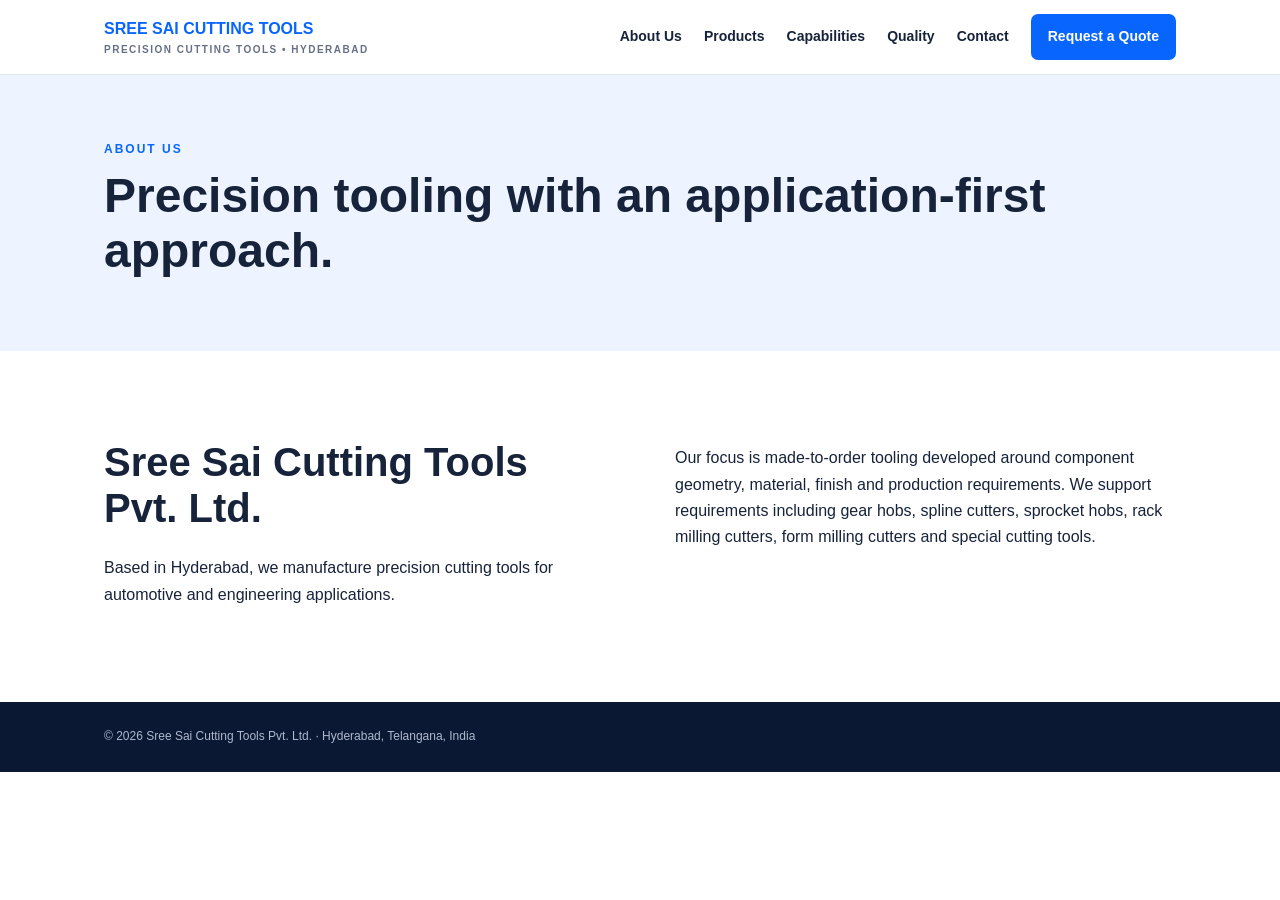
==== about.html @ 7b878a3e "Add files via upload" ====
<!doctype html><html><head><meta charset="utf-8"><meta name="viewport" content="width=device-width,initial-scale=1"><title>About Us | Sree Sai Cutting Tools</title><link rel="stylesheet" href="styles.css"></head><body><header><div class="wrap nav"><a class="brand" href="index.html">SREE SAI CUTTING TOOLS<small>PRECISION CUTTING TOOLS • HYDERABAD</small></a><nav><a href="about.html">About Us</a><a href="products.html">Products</a><a href="capabilities.html">Capabilities</a><a href="quality.html">Quality</a><a href="contact.html">Contact</a><a class="cta" href="quote.html">Request a Quote</a></nav></div></header><section class="pagehero"><div class="wrap"><div class="eyebrow">ABOUT US</div><h1>Precision tooling with an application-first approach.</h1></div></section><section class="section"><div class="wrap two"><div><h2>Sree Sai Cutting Tools Pvt. Ltd.</h2><p>Based in Hyderabad, we manufacture precision cutting tools for automotive and engineering applications.</p></div><div><p>Our focus is made-to-order tooling developed around component geometry, material, finish and production requirements. We support requirements including gear hobs, spline cutters, sprocket hobs, rack milling cutters, form milling cutters and special cutting tools.</p></div></div></section><footer><div class="wrap">© 2026 Sree Sai Cutting Tools Pvt. Ltd. · Hyderabad, Telangana, India</div></footer></body></html>
---- styles.css ----
*{box-sizing:border-box}body{margin:0;font:16px Arial,sans-serif;color:#17233a;line-height:1.65}a{color:inherit}.wrap{max-width:1120px;margin:auto;padding:0 24px}header{background:#fff;border-bottom:1px solid #e1e6ee;position:sticky;top:0;z-index:20}.nav{height:74px;display:flex;align-items:center;justify-content:space-between}.brand{font-weight:800;color:#0866ff;text-decoration:none}.brand small{display:block;color:#667085;font-size:10px;letter-spacing:1.5px}nav{display:flex;gap:22px;align-items:center}nav a{text-decoration:none;font-size:14px;font-weight:700}.cta,.btn{background:#0866ff;color:#fff!important;padding:11px 17px;border-radius:7px;text-decoration:none;display:inline-block;font-weight:700}.hero{background:linear-gradient(135deg,#f6f9ff,#e8f0ff);padding:100px 0}.hero h1{font-size:60px;line-height:1.05;margin:12px 0 22px;color:#10234a}.hero h1 span{color:#0866ff}.hero p{max-width:700px;font-size:19px;color:#53627a}.eyebrow{color:#0866ff;font-size:12px;letter-spacing:2px;font-weight:800}.section{padding:78px 0}.grey{background:#f7f9fc}h1,h2,h3{line-height:1.15}h2{font-size:40px;margin:10px 0 24px}.grid{display:grid;grid-template-columns:repeat(3,1fr);gap:18px}.card{background:#fff;border:1px solid #e2e7ef;border-radius:12px;padding:26px;box-shadow:0 8px 28px #16284a0b}.card h3{color:#10234a}.stats{background:#0866ff;color:#fff}.stats .wrap{display:grid;grid-template-columns:repeat(4,1fr)}.stat{padding:22px}.stat b,.stat small{display:block}.stat b{font-size:22px}.two{display:grid;grid-template-columns:1fr 1fr;gap:70px}.dark{background:#10234a;color:#fff}.contactbox{background:#fff;border:1px solid #e2e7ef;padding:26px;border-radius:12px}footer{background:#0b1833;color:#aeb9ce;padding:25px 0;font-size:12px}.pagehero{background:#edf4ff;padding:65px 0}.pagehero h1{font-size:48px;margin:8px 0}.list{display:grid;gap:12px}.list div{border-left:4px solid #0866ff;padding:12px 18px;background:#f7f9fc}@media(max-width:800px){nav a:not(.cta){display:none}.hero h1{font-size:43px}.grid,.two,.stats .wrap{grid-template-columns:1fr}.section{padding:55px 0}}
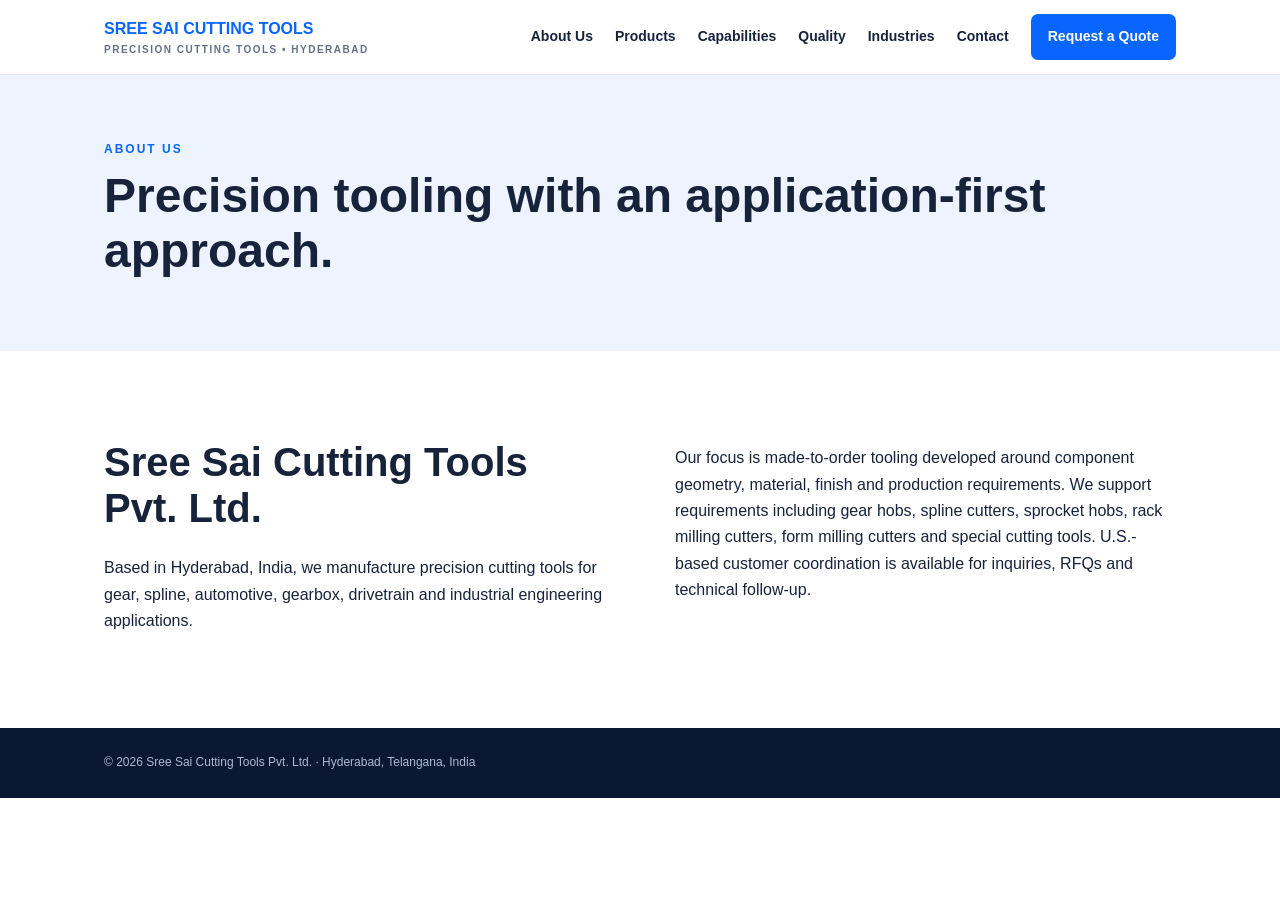
==== commit 98f5d436: "Updated version" ====
--- a/about.html
+++ b/about.html
@@ -1 +1,47 @@
-<!doctype html><html><head><meta charset="utf-8"><meta name="viewport" content="width=device-width,initial-scale=1"><title>About Us | Sree Sai Cutting Tools</title><link rel="stylesheet" href="styles.css"></head><body><header><div class="wrap nav"><a class="brand" href="index.html">SREE SAI CUTTING TOOLS<small>PRECISION CUTTING TOOLS • HYDERABAD</small></a><nav><a href="about.html">About Us</a><a href="products.html">Products</a><a href="capabilities.html">Capabilities</a><a href="quality.html">Quality</a><a href="contact.html">Contact</a><a class="cta" href="quote.html">Request a Quote</a></nav></div></header><section class="pagehero"><div class="wrap"><div class="eyebrow">ABOUT US</div><h1>Precision tooling with an application-first approach.</h1></div></section><section class="section"><div class="wrap two"><div><h2>Sree Sai Cutting Tools Pvt. Ltd.</h2><p>Based in Hyderabad, we manufacture precision cutting tools for automotive and engineering applications.</p></div><div><p>Our focus is made-to-order tooling developed around component geometry, material, finish and production requirements. We support requirements including gear hobs, spline cutters, sprocket hobs, rack milling cutters, form milling cutters and special cutting tools.</p></div></div></section><footer><div class="wrap">© 2026 Sree Sai Cutting Tools Pvt. Ltd. · Hyderabad, Telangana, India</div></footer></body></html>+<!doctype html>
+<html>
+
+<head>
+    <meta charset="utf-8">
+    <meta name="viewport" content="width=device-width,initial-scale=1">
+    <title>About Us | Sree Sai Cutting Tools</title>
+    <link rel="stylesheet" href="styles.css">
+</head>
+
+<body>
+    <header>
+        <div class="wrap nav"><a class="brand" href="index.html">SREE SAI CUTTING TOOLS<small>PRECISION CUTTING TOOLS •
+                    HYDERABAD</small></a>
+            <nav><a href="about.html">About Us</a><a href="products.html">Products</a><a
+                    href="capabilities.html">Capabilities</a><a href="quality.html">Quality</a><a
+                    href="industries.html">Industries</a><a href="contact.html">Contact</a><a class="cta"
+                    href="quote.html">Request a Quote</a></nav>
+        </div>
+    </header>
+    <section class="pagehero">
+        <div class="wrap">
+            <div class="eyebrow">ABOUT US</div>
+            <h1>Precision tooling with an application-first approach.</h1>
+        </div>
+    </section>
+    <section class="section">
+        <div class="wrap two">
+            <div>
+                <h2>Sree Sai Cutting Tools Pvt. Ltd.</h2>
+                <p>Based in Hyderabad, India, we manufacture precision cutting tools for gear, spline, automotive,
+                    gearbox, drivetrain and industrial engineering applications.</p>
+            </div>
+            <div>
+                <p>Our focus is made-to-order tooling developed around component geometry, material, finish and
+                    production requirements. We support requirements including gear hobs, spline cutters, sprocket hobs,
+                    rack milling cutters, form milling cutters and special cutting tools. U.S.-based customer
+                    coordination is available for inquiries, RFQs and technical follow-up.</p>
+            </div>
+        </div>
+    </section>
+    <footer>
+        <div class="wrap">© 2026 Sree Sai Cutting Tools Pvt. Ltd. · Hyderabad, Telangana, India</div>
+    </footer>
+</body>
+
+</html>
--- a/styles.css
+++ b/styles.css
@@ -1 +1,208 @@
-*{box-sizing:border-box}body{margin:0;font:16px Arial,sans-serif;color:#17233a;line-height:1.65}a{color:inherit}.wrap{max-width:1120px;margin:auto;padding:0 24px}header{background:#fff;border-bottom:1px solid #e1e6ee;position:sticky;top:0;z-index:20}.nav{height:74px;display:flex;align-items:center;justify-content:space-between}.brand{font-weight:800;color:#0866ff;text-decoration:none}.brand small{display:block;color:#667085;font-size:10px;letter-spacing:1.5px}nav{display:flex;gap:22px;align-items:center}nav a{text-decoration:none;font-size:14px;font-weight:700}.cta,.btn{background:#0866ff;color:#fff!important;padding:11px 17px;border-radius:7px;text-decoration:none;display:inline-block;font-weight:700}.hero{background:linear-gradient(135deg,#f6f9ff,#e8f0ff);padding:100px 0}.hero h1{font-size:60px;line-height:1.05;margin:12px 0 22px;color:#10234a}.hero h1 span{color:#0866ff}.hero p{max-width:700px;font-size:19px;color:#53627a}.eyebrow{color:#0866ff;font-size:12px;letter-spacing:2px;font-weight:800}.section{padding:78px 0}.grey{background:#f7f9fc}h1,h2,h3{line-height:1.15}h2{font-size:40px;margin:10px 0 24px}.grid{display:grid;grid-template-columns:repeat(3,1fr);gap:18px}.card{background:#fff;border:1px solid #e2e7ef;border-radius:12px;padding:26px;box-shadow:0 8px 28px #16284a0b}.card h3{color:#10234a}.stats{background:#0866ff;color:#fff}.stats .wrap{display:grid;grid-template-columns:repeat(4,1fr)}.stat{padding:22px}.stat b,.stat small{display:block}.stat b{font-size:22px}.two{display:grid;grid-template-columns:1fr 1fr;gap:70px}.dark{background:#10234a;color:#fff}.contactbox{background:#fff;border:1px solid #e2e7ef;padding:26px;border-radius:12px}footer{background:#0b1833;color:#aeb9ce;padding:25px 0;font-size:12px}.pagehero{background:#edf4ff;padding:65px 0}.pagehero h1{font-size:48px;margin:8px 0}.list{display:grid;gap:12px}.list div{border-left:4px solid #0866ff;padding:12px 18px;background:#f7f9fc}@media(max-width:800px){nav a:not(.cta){display:none}.hero h1{font-size:43px}.grid,.two,.stats .wrap{grid-template-columns:1fr}.section{padding:55px 0}}+* {
+  box-sizing: border-box;
+}
+body {
+  margin: 0;
+  font:
+    16px Arial,
+    sans-serif;
+  color: #17233a;
+  line-height: 1.65;
+}
+a {
+  color: inherit;
+}
+.wrap {
+  max-width: 1120px;
+  margin: auto;
+  padding: 0 24px;
+}
+header {
+  background: #fff;
+  border-bottom: 1px solid #e1e6ee;
+  position: sticky;
+  top: 0;
+  z-index: 20;
+}
+.nav {
+  height: 74px;
+  display: flex;
+  align-items: center;
+  justify-content: space-between;
+}
+.brand {
+  font-weight: 800;
+  color: #0866ff;
+  text-decoration: none;
+}
+.brand small {
+  display: block;
+  color: #667085;
+  font-size: 10px;
+  letter-spacing: 1.5px;
+}
+nav {
+  display: flex;
+  gap: 22px;
+  align-items: center;
+}
+nav a {
+  text-decoration: none;
+  font-size: 14px;
+  font-weight: 700;
+}
+.cta,
+.btn {
+  background: #0866ff;
+  color: #fff !important;
+  padding: 11px 17px;
+  border-radius: 7px;
+  text-decoration: none;
+  display: inline-block;
+  font-weight: 700;
+}
+.hero {
+  background: linear-gradient(135deg, #f6f9ff, #e8f0ff);
+  padding: 100px 0;
+}
+.hero h1 {
+  font-size: 60px;
+  line-height: 1.05;
+  margin: 12px 0 22px;
+  color: #10234a;
+}
+.hero h1 span {
+  color: #0866ff;
+}
+.hero p {
+  max-width: 700px;
+  font-size: 19px;
+  color: #53627a;
+}
+.eyebrow {
+  color: #0866ff;
+  font-size: 12px;
+  letter-spacing: 2px;
+  font-weight: 800;
+}
+.section {
+  padding: 78px 0;
+}
+.grey {
+  background: #f7f9fc;
+}
+h1,
+h2,
+h3 {
+  line-height: 1.15;
+}
+h2 {
+  font-size: 40px;
+  margin: 10px 0 24px;
+}
+.grid {
+  display: grid;
+  grid-template-columns: repeat(3, 1fr);
+  gap: 18px;
+}
+.card {
+  background: #fff;
+  border: 1px solid #e2e7ef;
+  border-radius: 12px;
+  padding: 26px;
+  box-shadow: 0 8px 28px #16284a0b;
+}
+.card h3 {
+  color: #10234a;
+}
+.stats {
+  background: #0866ff;
+  color: #fff;
+}
+.stats .wrap {
+  display: grid;
+  grid-template-columns: repeat(4, 1fr);
+}
+.stat {
+  padding: 22px;
+}
+.stat b,
+.stat small {
+  display: block;
+}
+.stat b {
+  font-size: 22px;
+}
+.two {
+  display: grid;
+  grid-template-columns: 1fr 1fr;
+  gap: 70px;
+}
+.dark {
+  background: #10234a;
+  color: #fff;
+}
+.contactbox {
+  background: #fff;
+  border: 1px solid #e2e7ef;
+  padding: 26px;
+  border-radius: 12px;
+}
+footer {
+  background: #0b1833;
+  color: #aeb9ce;
+  padding: 25px 0;
+  font-size: 12px;
+}
+.pagehero {
+  background: #edf4ff;
+  padding: 65px 0;
+}
+.pagehero h1 {
+  font-size: 48px;
+  margin: 8px 0;
+}
+.list {
+  display: grid;
+  gap: 12px;
+}
+.list div {
+  border-left: 4px solid #0866ff;
+  padding: 12px 18px;
+  background: #f7f9fc;
+}
+@media (max-width: 800px) {
+  nav a:not(.cta) {
+    display: none;
+  }
+  .hero h1 {
+    font-size: 43px;
+  }
+  .grid,
+  .two,
+  .stats .wrap {
+    grid-template-columns: 1fr;
+  }
+  .section {
+    padding: 55px 0;
+  }
+}
+.lead {
+  font-size: 20px;
+  line-height: 1.6;
+  max-width: 900px;
+  margin: 0 0 28px;
+}
+.callout {
+  margin-top: 36px;
+  padding: 30px;
+  border: 1px solid #dfe7f5;
+  border-radius: 14px;
+  background: #f6f9ff;
+}
+.callout h2 {
+  margin-top: 0;
+}
+.callout .btn {
+  margin-top: 8px;
+}
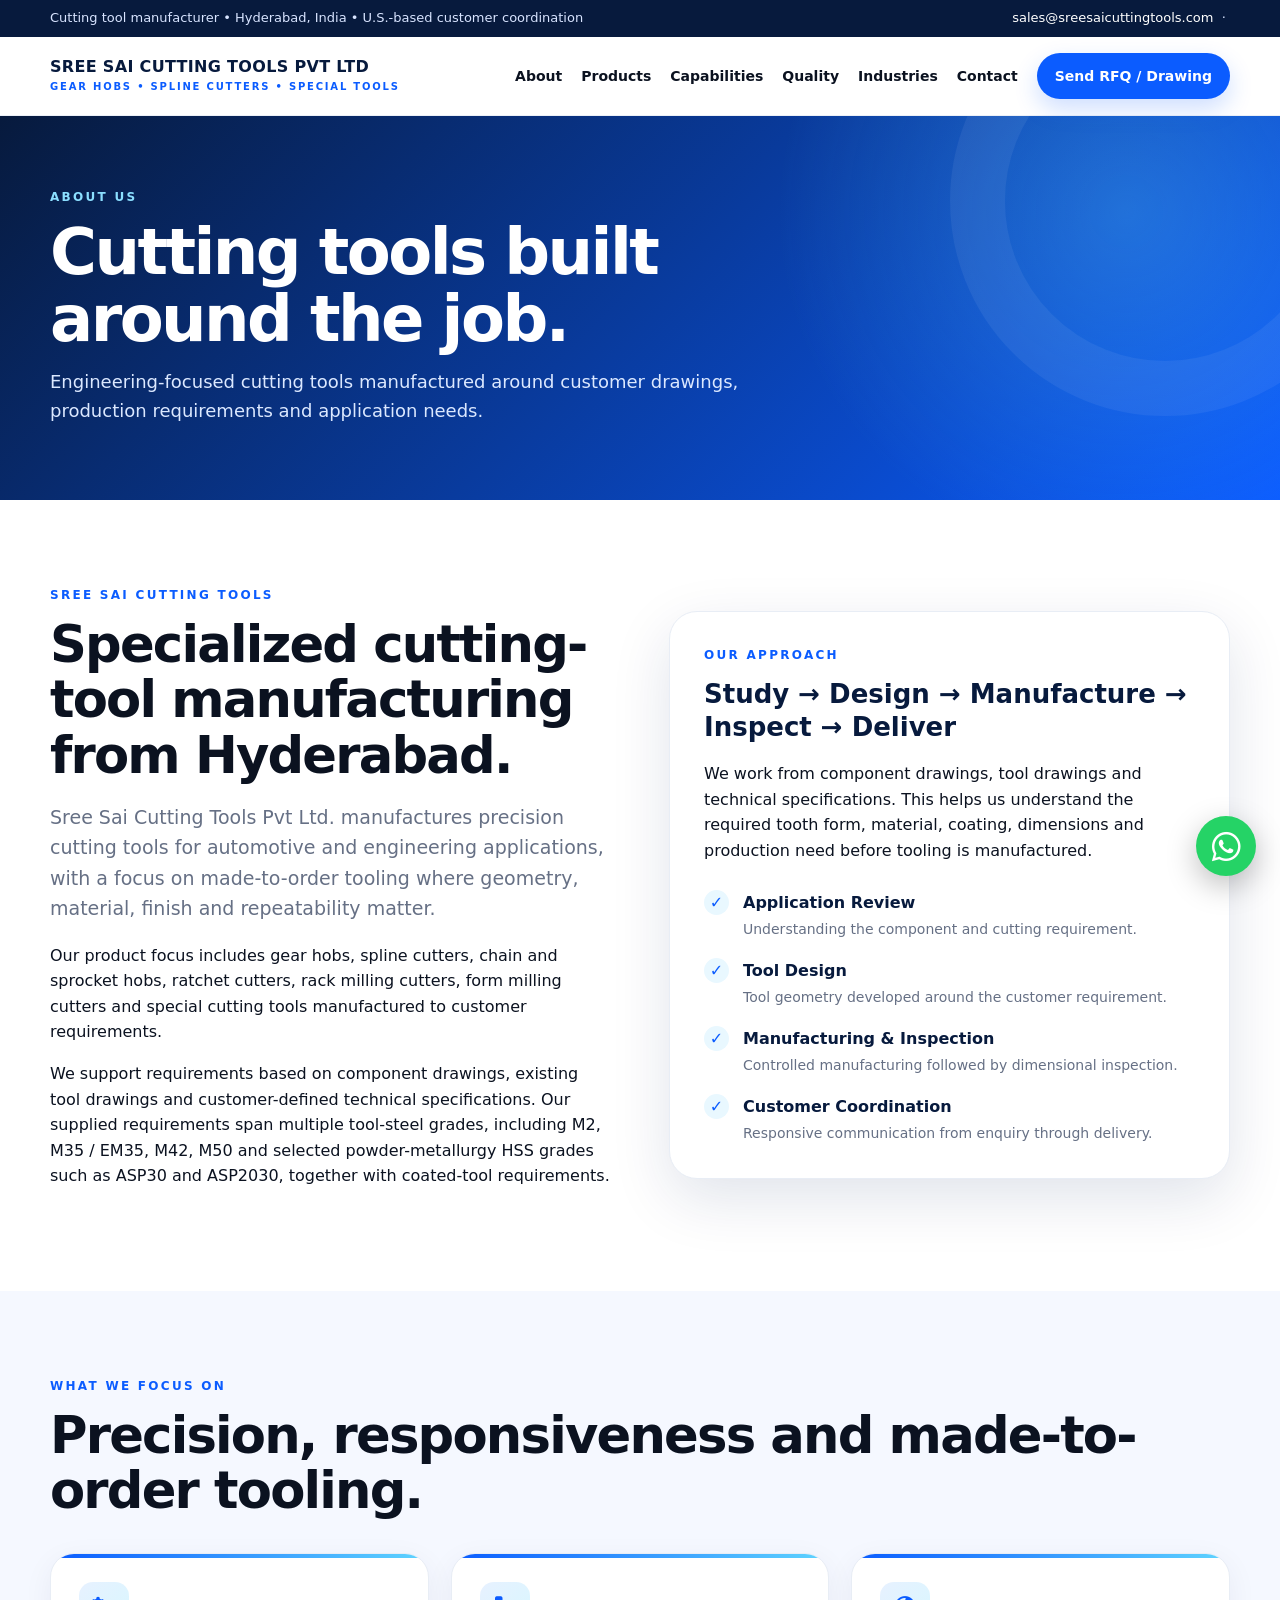
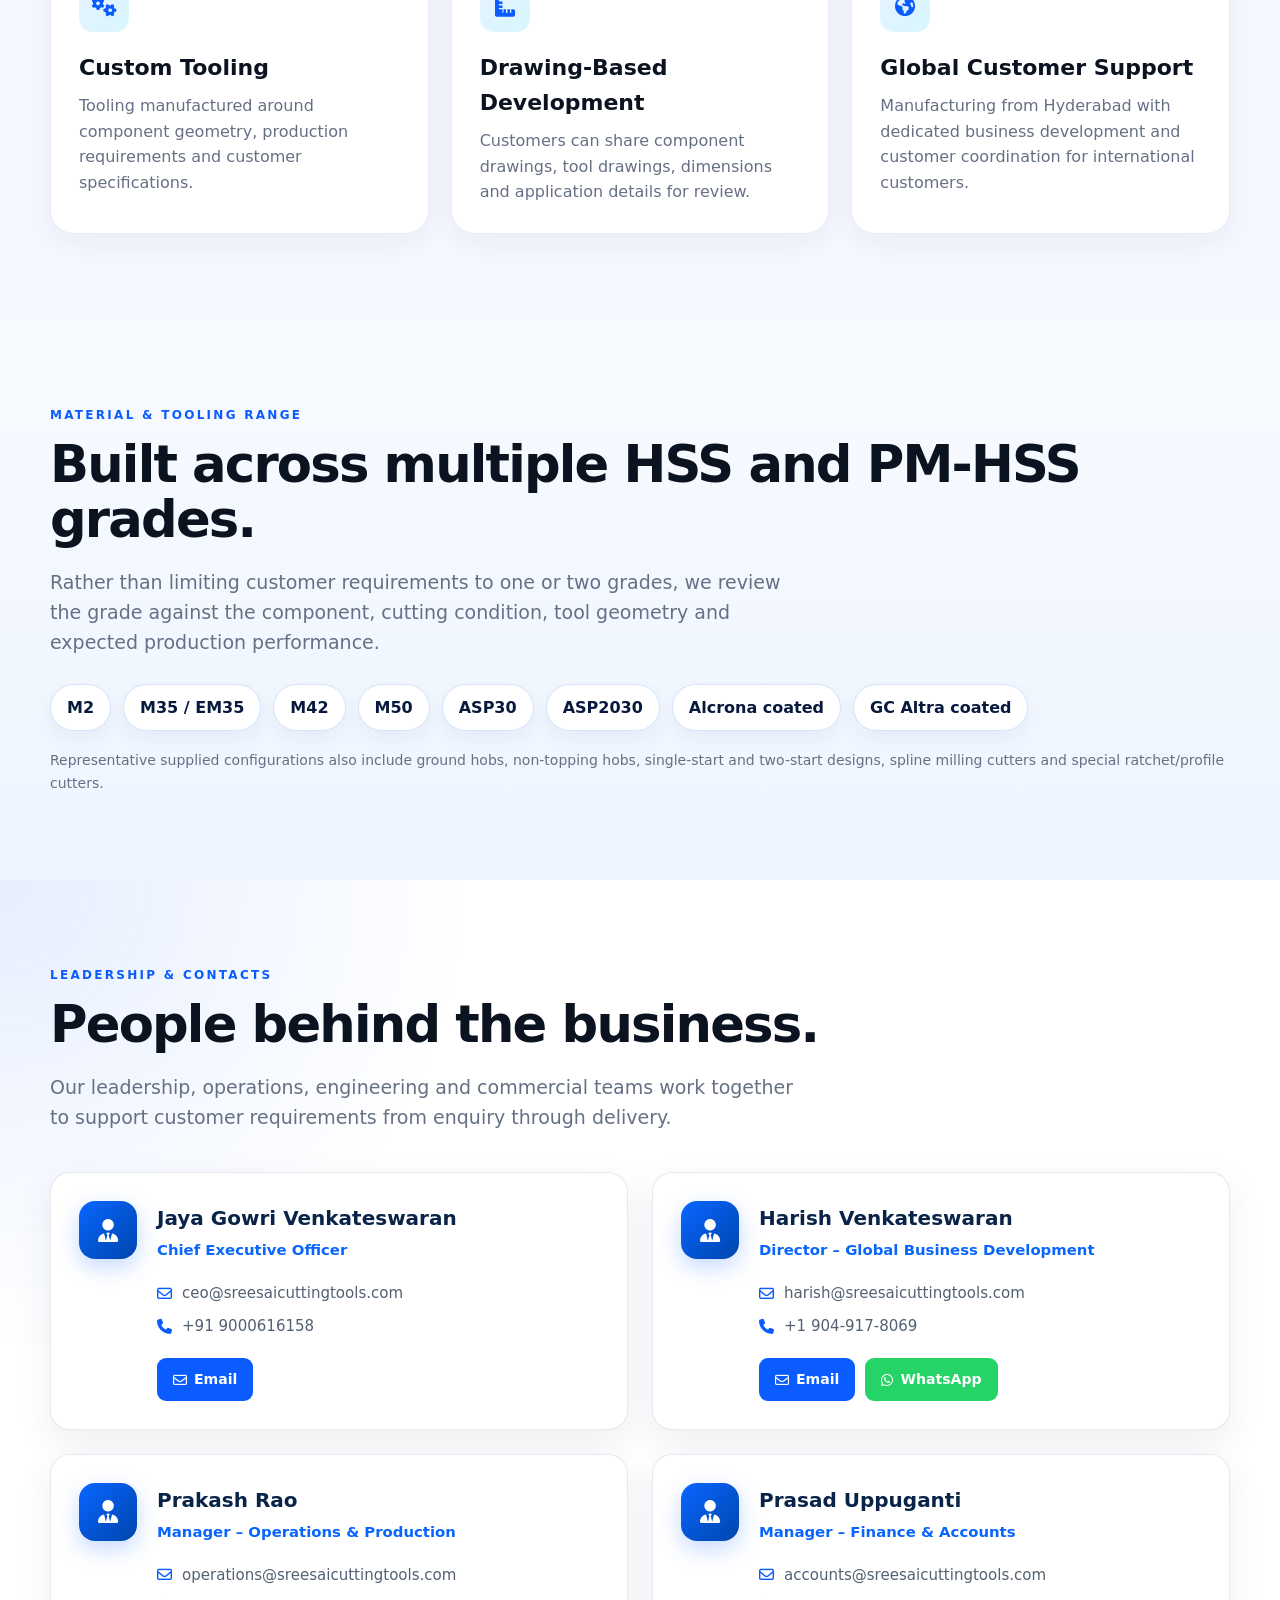
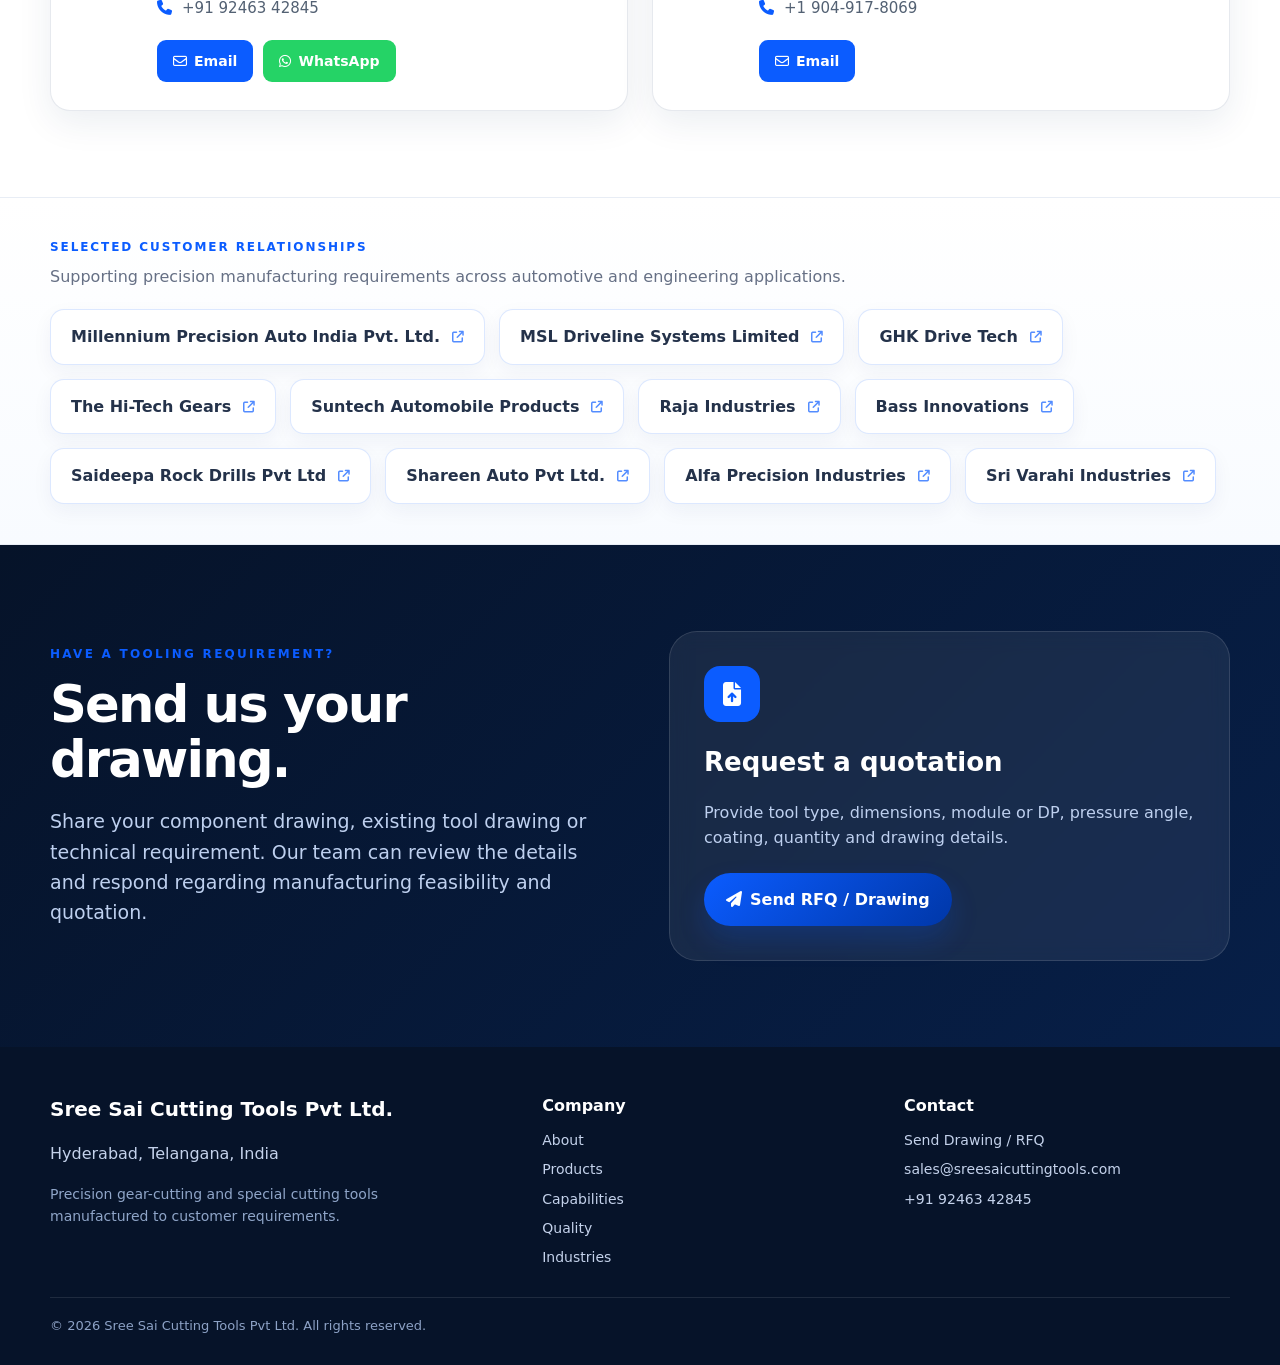
==== commit 9bf082ca: "updated data" ====
--- a/about.html
+++ b/about.html
@@ -1,47 +1,624 @@
 <!doctype html>
-<html>
+<html lang="en">
 
 <head>
     <meta charset="utf-8">
-    <meta name="viewport" content="width=device-width,initial-scale=1">
-    <title>About Us | Sree Sai Cutting Tools</title>
-    <link rel="stylesheet" href="styles.css">
+
+    <meta
+        name="viewport"
+        content="width=device-width, initial-scale=1"
+    >
+
+    <title>About | Sree Sai Cutting Tools Pvt Ltd</title>
+
+    <meta
+        name="description"
+        content="Learn about Sree Sai Cutting Tools Pvt Ltd., our precision cutting-tool manufacturing capabilities, leadership team, engineering approach and customer support."
+    >
+
+    <link rel="stylesheet" href="styles.css?v=8">
+
+    <!-- Font Awesome Icons -->
+    <link
+        rel="stylesheet"
+        href="https://cdnjs.cloudflare.com/ajax/libs/font-awesome/6.7.2/css/all.min.css"
+    >
 </head>
 
 <body>
+
+    <!-- =====================================================
+         TOP BAR
+         ===================================================== -->
+
+    <div class="topbar">
+        <div class="wrap">
+
+            <span>
+                Cutting tool manufacturer • Hyderabad, India •
+                U.S.-based customer coordination
+            </span>
+
+            <span>
+                <a
+                    href="mailto:shreesaitools@gmail.com?subject=Website%20Enquiry%20-%20Sree%20Sai%20Cutting%20Tools"
+                >
+                    sales@sreesaicuttingtools.com
+                </a>
+
+                &nbsp;·&nbsp;
+            </span>
+
+        </div>
+    </div>
+
+
+    <!-- =====================================================
+         HEADER
+         ===================================================== -->
+
     <header>
-        <div class="wrap nav"><a class="brand" href="index.html">SREE SAI CUTTING TOOLS<small>PRECISION CUTTING TOOLS •
-                    HYDERABAD</small></a>
-            <nav><a href="about.html">About Us</a><a href="products.html">Products</a><a
-                    href="capabilities.html">Capabilities</a><a href="quality.html">Quality</a><a
-                    href="industries.html">Industries</a><a href="contact.html">Contact</a><a class="cta"
-                    href="quote.html">Request a Quote</a></nav>
-        </div>
+
+        <div class="wrap nav">
+
+            <a class="brand" href="index.html">
+
+                SREE SAI CUTTING TOOLS PVT LTD
+
+                <small>
+                    GEAR HOBS • SPLINE CUTTERS • SPECIAL TOOLS
+                </small>
+
+            </a>
+
+            <button
+                class="menuBtn"
+                type="button"
+                aria-label="Open navigation menu"
+            >
+                ☰
+            </button>
+
+
+            <nav>
+
+                <a href="about.html">
+                    About
+                </a>
+
+                <a href="products.html">
+                    Products
+                </a>
+
+                <a href="capabilities.html">
+                    Capabilities
+                </a>
+
+                <a href="quality.html">
+                    Quality
+                </a>
+
+                <a href="industries.html">
+                    Industries
+                </a>
+
+                <a href="contact.html">
+                    Contact
+                </a>
+
+                <a
+                    class="cta"
+                    href="quote.html"
+                >
+                    Send RFQ / Drawing
+                </a>
+
+            </nav>
+
+        </div>
+
     </header>
+
+
+    <!-- =====================================================
+         PAGE HERO
+         ===================================================== -->
+
     <section class="pagehero">
+
         <div class="wrap">
-            <div class="eyebrow">ABOUT US</div>
-            <h1>Precision tooling with an application-first approach.</h1>
-        </div>
+
+            <div class="eyebrow">
+                ABOUT US
+            </div>
+
+            <h1>
+                Cutting tools built around the job.
+            </h1>
+
+            <p class="pageheroLead">
+                Engineering-focused cutting tools manufactured around
+                customer drawings, production requirements and application needs.
+            </p>
+
+        </div>
+
     </section>
+
+
+    <!-- =====================================================
+         ABOUT COMPANY
+         ===================================================== -->
+
     <section class="section">
+
         <div class="wrap two">
+
+            <div class="reveal">
+
+                <div class="eyebrow">
+                    SREE SAI CUTTING TOOLS
+                </div>
+
+                <h2>
+                    Specialized cutting-tool manufacturing from Hyderabad.
+                </h2>
+
+                <p class="lead">
+                    Sree Sai Cutting Tools Pvt Ltd. manufactures precision
+                    cutting tools for automotive and engineering applications,
+                    with a focus on made-to-order tooling where geometry,
+                    material, finish and repeatability matter.
+                </p>
+
+                <p>
+                    Our product focus includes gear hobs, spline cutters, chain and sprocket hobs, ratchet cutters, rack milling cutters, form milling cutters and special cutting tools manufactured to customer requirements.
+                </p>
+
+                <p>
+                    We support requirements based on component drawings, existing tool drawings and customer-defined technical specifications. Our supplied requirements span multiple tool-steel grades, including M2, M35 / EM35, M42, M50 and selected powder-metallurgy HSS grades such as ASP30 and ASP2030, together with coated-tool requirements.
+                </p>
+
+            </div>
+
+
+            <div class="panel reveal">
+
+                <div class="eyebrow">
+                    OUR APPROACH
+                </div>
+
+                <h3>
+                    Study → Design → Manufacture → Inspect → Deliver
+                </h3>
+
+                <p>
+                    We work from component drawings, tool drawings and technical
+                    specifications. This helps us understand the required tooth
+                    form, material, coating, dimensions and production need
+                    before tooling is manufactured.
+                </p>
+
+
+                <div class="featureList">
+
+                    <div class="feature">
+
+                        <div class="check">
+                            ✓
+                        </div>
+
+                        <div>
+                            <strong>
+                                Application Review
+                            </strong>
+
+                            <div>
+                                Understanding the component and cutting requirement.
+                            </div>
+                        </div>
+
+                    </div>
+
+
+                    <div class="feature">
+
+                        <div class="check">
+                            ✓
+                        </div>
+
+                        <div>
+                            <strong>
+                                Tool Design
+                            </strong>
+
+                            <div>
+                                Tool geometry developed around the customer requirement.
+                            </div>
+                        </div>
+
+                    </div>
+
+
+                    <div class="feature">
+
+                        <div class="check">
+                            ✓
+                        </div>
+
+                        <div>
+                            <strong>
+                                Manufacturing & Inspection
+                            </strong>
+
+                            <div>
+                                Controlled manufacturing followed by dimensional inspection.
+                            </div>
+                        </div>
+
+                    </div>
+
+
+                    <div class="feature">
+
+                        <div class="check">
+                            ✓
+                        </div>
+
+                        <div>
+                            <strong>
+                                Customer Coordination
+                            </strong>
+
+                            <div>
+                                Responsive communication from enquiry through delivery.
+                            </div>
+                        </div>
+
+                    </div>
+
+                </div>
+
+            </div>
+
+        </div>
+
+    </section>
+
+
+    <!-- =====================================================
+         BUSINESS HIGHLIGHTS
+         ===================================================== -->
+
+    <section class="section soft">
+
+        <div class="wrap">
+
+            <div class="eyebrow">
+                WHAT WE FOCUS ON
+            </div>
+
+            <h2>
+                Precision, responsiveness and made-to-order tooling.
+            </h2>
+
+            <div class="grid">
+
+                <article class="card">
+
+                    <div class="icon">
+                        <i class="fa-solid fa-gears"></i>
+                    </div>
+
+                    <h3>
+                        Custom Tooling
+                    </h3>
+
+                    <p>
+                        Tooling manufactured around component geometry,
+                        production requirements and customer specifications.
+                    </p>
+
+                </article>
+
+
+                <article class="card">
+
+                    <div class="icon">
+                        <i class="fa-solid fa-ruler-combined"></i>
+                    </div>
+
+                    <h3>
+                        Drawing-Based Development
+                    </h3>
+
+                    <p>
+                        Customers can share component drawings, tool drawings,
+                        dimensions and application details for review.
+                    </p>
+
+                </article>
+
+
+                <article class="card">
+
+                    <div class="icon">
+                        <i class="fa-solid fa-earth-americas"></i>
+                    </div>
+
+                    <h3>
+                        Global Customer Support
+                    </h3>
+
+                    <p>
+                        Manufacturing from Hyderabad with dedicated business
+                        development and customer coordination for international
+                        customers.
+                    </p>
+
+                </article>
+
+            </div>
+
+        </div>
+
+    </section>
+
+
+    <section class="section materialBand">
+        <div class="wrap">
+            <div class="eyebrow">MATERIAL & TOOLING RANGE</div>
+            <h2>Built across multiple HSS and PM-HSS grades.</h2>
+            <p class="lead">Rather than limiting customer requirements to one or two grades, we review the grade against the component, cutting condition, tool geometry and expected production performance.</p>
+            <div class="materialChips"><span>M2</span><span>M35 / EM35</span><span>M42</span><span>M50</span><span>ASP30</span><span>ASP2030</span><span>Alcrona coated</span><span>GC Altra coated</span></div>
+            <p class="materialNote">Representative supplied configurations also include ground hobs, non-topping hobs, single-start and two-start designs, spline milling cutters and special ratchet/profile cutters.</p>
+        </div>
+    </section>
+
+    <!-- =====================================================
+         LEADERSHIP
+         ===================================================== -->
+
+    <section class="section leadership-section">
+
+        <div class="wrap">
+
+            <div class="section-heading">
+
+                <div class="eyebrow">
+                    LEADERSHIP & CONTACTS
+                </div>
+
+                <h2>
+                    People behind the business.
+                </h2>
+
+                <p class="lead">
+                    Our leadership, operations, engineering and commercial teams
+                    work together to support customer requirements from enquiry
+                    through delivery.
+                </p>
+
+            </div>
+
+
+            <!-- Populated automatically from site-data.js -->
+            <div
+                id="team-list"
+                class="team"
+            ></div>
+
+        </div>
+
+    </section>
+
+
+    <!-- =====================================================
+         CUSTOMERS
+         ===================================================== -->
+
+    <section class="customerRail">
+
+        <div class="wrap">
+
+            <div class="customerTitle">
+                Selected Customer Relationships
+            </div>
+
+            <p class="customerIntro">
+                Supporting precision manufacturing requirements across
+                automotive and engineering applications.
+            </p>
+
+            <!-- Populated automatically from site-data.js -->
+            <div
+                id="customer-list"
+                class="customers"
+            ></div>
+
+        </div>
+
+    </section>
+
+
+    <!-- =====================================================
+         CTA
+         ===================================================== -->
+
+    <section class="section dark">
+
+        <div class="wrap two">
+
             <div>
-                <h2>Sree Sai Cutting Tools Pvt. Ltd.</h2>
-                <p>Based in Hyderabad, India, we manufacture precision cutting tools for gear, spline, automotive,
-                    gearbox, drivetrain and industrial engineering applications.</p>
-            </div>
-            <div>
-                <p>Our focus is made-to-order tooling developed around component geometry, material, finish and
-                    production requirements. We support requirements including gear hobs, spline cutters, sprocket hobs,
-                    rack milling cutters, form milling cutters and special cutting tools. U.S.-based customer
-                    coordination is available for inquiries, RFQs and technical follow-up.</p>
-            </div>
-        </div>
+
+                <div class="eyebrow">
+                    HAVE A TOOLING REQUIREMENT?
+                </div>
+
+                <h2>
+                    Send us your drawing.
+                </h2>
+
+                <p class="lead">
+                    Share your component drawing, existing tool drawing or
+                    technical requirement. Our team can review the details and
+                    respond regarding manufacturing feasibility and quotation.
+                </p>
+
+            </div>
+
+
+            <div class="ctaPanel">
+
+                <div class="ctaPanelIcon">
+                    <i class="fa-solid fa-file-arrow-up"></i>
+                </div>
+
+                <h3>
+                    Request a quotation
+                </h3>
+
+                <p>
+                    Provide tool type, dimensions, module or DP, pressure angle,
+                    coating, quantity and drawing details.
+                </p>
+
+                <a
+                    class="btn"
+                    href="quote.html"
+                >
+                    <i class="fa-solid fa-paper-plane"></i>
+                    Send RFQ / Drawing
+                </a>
+
+            </div>
+
+        </div>
+
     </section>
+
+
+    <!-- =====================================================
+         FOOTER
+         ===================================================== -->
+
     <footer>
-        <div class="wrap">© 2026 Sree Sai Cutting Tools Pvt. Ltd. · Hyderabad, Telangana, India</div>
+
+        <div class="wrap">
+
+            <div class="footerGrid">
+
+                <div>
+
+                    <div class="footerBrand">
+                        Sree Sai Cutting Tools Pvt Ltd.
+                    </div>
+
+                    <p>
+                        Hyderabad, Telangana, India
+                    </p>
+
+                    <p class="footerDescription">
+                        Precision gear-cutting and special cutting tools
+                        manufactured to customer requirements.
+                    </p>
+
+                </div>
+
+
+                <div>
+
+                    <div class="footerTitle">
+                        Company
+                    </div>
+
+                    <div class="footerLinks">
+
+                        <a href="about.html">
+                            About
+                        </a>
+
+                        <a href="products.html">
+                            Products
+                        </a>
+
+                        <a href="capabilities.html">
+                            Capabilities
+                        </a>
+
+                        <a href="quality.html">
+                            Quality
+                        </a>
+
+                        <a href="industries.html">
+                            Industries
+                        </a>
+
+                    </div>
+
+                </div>
+
+
+                <div>
+
+                    <div class="footerTitle">
+                        Contact
+                    </div>
+
+                    <div class="footerLinks">
+
+                        <a href="quote.html">
+                            Send Drawing / RFQ
+                        </a>
+
+                        <a
+                            href="mailto:shreesaitools@gmail.com?subject=Website%20Enquiry%20-%20Sree%20Sai%20Cutting%20Tools"
+                        >
+                            sales@sreesaicuttingtools.com
+                        </a>
+
+                        <a href="tel:+919246342845">
+                            +91 92463 42845
+                        </a>
+
+                    </div>
+
+                </div>
+
+            </div>
+
+
+            <div class="copy">
+                © 2026 Sree Sai Cutting Tools Pvt Ltd. All rights reserved.
+            </div>
+
+        </div>
+
     </footer>
+
+
+    <!-- =====================================================
+         FLOATING WHATSAPP
+         ===================================================== -->
+
+    <a
+        class="whatsapp-float"
+        href="https://wa.me/919246342845?text=Hello%20Sree%20Sai%20Cutting%20Tools,%20I%20would%20like%20to%20discuss%20a%20tooling%20requirement."
+        target="_blank"
+        rel="noopener noreferrer"
+        aria-label="Chat with Sree Sai Cutting Tools on WhatsApp"
+    >
+        <i class="fa-brands fa-whatsapp"></i>
+    </a>
+
+
+    <!-- =====================================================
+         JAVASCRIPT
+         ===================================================== -->
+
+    <script src="site-data.js?v=8"></script>
+    <script src="app.js?v=8"></script>
+
 </body>
 
 </html>
--- a/styles.css
+++ b/styles.css
@@ -1,208 +1,2263 @@
+/* ==========================================================
+   ROOT VARIABLES
+   ========================================================== */
+
+:root {
+  --ink: #0b1220;
+  --muted: #667085;
+  --line: #e8edf5;
+
+  --paper: #ffffff;
+  --soft: #f5f8ff;
+
+  --blue: #0b5cff;
+  --blue2: #0037a8;
+  --cyan: #5fd4ff;
+
+  --gold: #ffbf47;
+  --navy: #071a3d;
+
+  --whatsapp: #25d366;
+
+  --shadow: 0 20px 60px rgba(9, 36, 89, 0.12);
+
+  --shadow-light: 0 10px 32px rgba(13, 42, 91, 0.08);
+
+  --radius: 24px;
+
+  --max: 1180px;
+}
+
+/* ==========================================================
+   BASE
+   ========================================================== */
+
 * {
   box-sizing: border-box;
 }
+
+html {
+  scroll-behavior: smooth;
+}
+
 body {
   margin: 0;
-  font:
-    16px Arial,
+
+  font-family:
+    Inter,
+    ui-sans-serif,
+    system-ui,
+    -apple-system,
+    BlinkMacSystemFont,
+    "Segoe UI",
     sans-serif;
-  color: #17233a;
-  line-height: 1.65;
-}
+
+  color: var(--ink);
+
+  background: var(--paper);
+
+  line-height: 1.6;
+}
+
 a {
+  text-decoration: none;
+
   color: inherit;
 }
+
+img {
+  max-width: 100%;
+
+  display: block;
+}
+
+button,
+input,
+textarea,
+select {
+  font: inherit;
+}
+
 .wrap {
-  max-width: 1120px;
+  width: min(var(--max), calc(100% - 40px));
+
   margin: auto;
-  padding: 0 24px;
-}
+}
+
+/* ==========================================================
+   TOP BAR
+   ========================================================== */
+
+.topbar {
+  background: var(--navy);
+
+  color: #d8e4ff;
+
+  font-size: 13px;
+}
+
+.topbar .wrap {
+  display: flex;
+
+  justify-content: space-between;
+
+  align-items: center;
+
+  gap: 18px;
+
+  padding: 8px 0;
+}
+
+.topbar a {
+  color: #ffffff;
+}
+
+.topbar a:hover {
+  color: var(--cyan);
+}
+
+/* ==========================================================
+   HEADER / NAVIGATION
+   ========================================================== */
+
 header {
+  position: sticky;
+
+  top: 0;
+
+  z-index: 50;
+
+  background: rgba(255, 255, 255, 0.92);
+
+  backdrop-filter: blur(14px);
+
+  border-bottom: 1px solid rgba(232, 237, 245, 0.8);
+}
+
+.nav {
+  display: flex;
+
+  align-items: center;
+
+  justify-content: space-between;
+
+  min-height: 78px;
+
+  gap: 24px;
+}
+
+.brand {
+  font-weight: 900;
+
+  letter-spacing: 0.02em;
+
+  color: var(--navy);
+
+  line-height: 1.05;
+}
+
+.brand small {
+  display: block;
+
+  font-size: 10px;
+
+  letter-spacing: 0.18em;
+
+  color: var(--blue);
+
+  margin-top: 6px;
+}
+
+.nav nav {
+  display: flex;
+
+  align-items: center;
+
+  gap: 19px;
+
+  font-size: 14px;
+
+  font-weight: 700;
+}
+
+.nav nav a {
+  transition: color 0.2s ease;
+}
+
+.nav nav a:hover {
+  color: var(--blue);
+}
+
+.menuBtn {
+  display: none;
+
+  background: none;
+
+  border: 0;
+
+  color: var(--navy);
+
+  font-size: 26px;
+
+  cursor: pointer;
+}
+
+/* ==========================================================
+   BUTTONS
+   ========================================================== */
+
+.cta,
+.btn {
+  display: inline-flex;
+
+  align-items: center;
+
+  justify-content: center;
+
+  gap: 8px;
+
+  border-radius: 999px;
+
+  font-weight: 800;
+
+  transition:
+    transform 0.2s ease,
+    box-shadow 0.2s ease;
+}
+
+.cta {
+  background: var(--blue);
+
+  color: white !important;
+
+  padding: 12px 18px;
+
+  box-shadow: 0 10px 24px rgba(11, 92, 255, 0.2);
+}
+
+.btn {
+  background: linear-gradient(135deg, var(--blue), var(--blue2));
+
+  color: #ffffff;
+
+  padding: 14px 22px;
+
+  box-shadow: 0 14px 28px rgba(11, 92, 255, 0.2);
+
+  border: 0;
+
+  cursor: pointer;
+}
+
+.btn.secondary {
+  background: #ffffff;
+
+  color: var(--navy);
+
+  box-shadow: none;
+
+  border: 1px solid var(--line);
+}
+
+.btn:hover,
+.cta:hover {
+  transform: translateY(-2px);
+}
+
+/* ==========================================================
+   HOME HERO
+   ========================================================== */
+
+.hero {
+  position: relative;
+
+  overflow: hidden;
+
+  background:
+    radial-gradient(
+      circle at 80% 10%,
+      rgba(95, 212, 255, 0.28),
+      transparent 30%
+    ),
+    linear-gradient(135deg, #061734 0%, #082b72 56%, #0b5cff 100%);
+
+  color: white;
+}
+
+.hero::after {
+  content: "";
+
+  position: absolute;
+
+  right: -100px;
+
+  bottom: -120px;
+
+  width: 460px;
+
+  height: 460px;
+
+  border-radius: 50%;
+
+  border: 70px solid rgba(255, 255, 255, 0.06);
+}
+
+.hero .wrap {
+  position: relative;
+
+  z-index: 1;
+
+  padding: 92px 0 96px;
+}
+
+.eyebrow {
+  font-size: 12px;
+
+  font-weight: 900;
+
+  letter-spacing: 0.19em;
+
+  text-transform: uppercase;
+
+  color: var(--blue);
+}
+
+.hero .eyebrow,
+.pagehero .eyebrow {
+  color: #8bdfff;
+}
+
+.hero h1 {
+  font-size: clamp(48px, 7vw, 86px);
+
+  line-height: 0.98;
+
+  margin: 18px 0 22px;
+
+  letter-spacing: -0.05em;
+
+  max-width: 900px;
+}
+
+.hero h1 span {
+  color: var(--cyan);
+}
+
+.hero p {
+  font-size: 20px;
+
+  max-width: 760px;
+
+  color: #dbe8ff;
+}
+
+.heroActions {
+  display: flex;
+
+  gap: 12px;
+
+  flex-wrap: wrap;
+
+  margin-top: 30px;
+}
+
+.hero .btn.secondary {
+  background: rgba(255, 255, 255, 0.1);
+
+  color: #ffffff;
+
+  border-color: rgba(255, 255, 255, 0.2);
+}
+
+/* ==========================================================
+   PAGE HERO
+   ========================================================== */
+
+.pagehero {
+  position: relative;
+
+  overflow: hidden;
+
+  background:
+    radial-gradient(
+      circle at 88% 25%,
+      rgba(95, 212, 255, 0.28),
+      transparent 30%
+    ),
+    linear-gradient(135deg, #071a3d, #0b5cff);
+
+  color: #ffffff;
+}
+
+.pagehero::after {
+  content: "";
+
+  position: absolute;
+
+  width: 320px;
+
+  height: 320px;
+
+  border-radius: 50%;
+
+  right: -100px;
+
+  top: -130px;
+
+  border: 55px solid rgba(255, 255, 255, 0.06);
+}
+
+.pagehero .wrap {
+  position: relative;
+
+  z-index: 2;
+
+  padding: 72px 0 74px;
+}
+
+.pagehero h1 {
+  font-size: clamp(42px, 5vw, 66px);
+
+  line-height: 1.05;
+
+  margin: 12px 0 15px;
+
+  letter-spacing: -0.04em;
+
+  max-width: 850px;
+}
+
+.pageheroLead {
+  max-width: 760px;
+
+  margin: 0;
+
+  color: #dbe8ff;
+
+  font-size: 18px;
+}
+
+/* ==========================================================
+   STATS
+   ========================================================== */
+
+.stats {
+  margin-top: -34px;
+
+  position: relative;
+
+  z-index: 4;
+}
+
+.stats .wrap {
+  display: grid;
+
+  grid-template-columns: repeat(4, 1fr);
+
+  background: #ffffff;
+
+  border-radius: 22px;
+
+  box-shadow: var(--shadow);
+
+  overflow: hidden;
+}
+
+.stat {
+  padding: 28px 22px;
+
+  text-align: center;
+
+  border-right: 1px solid var(--line);
+}
+
+.stat:last-child {
+  border-right: 0;
+}
+
+.stat b {
+  display: block;
+
+  font-size: 30px;
+
+  color: var(--blue);
+}
+
+.stat small {
+  font-weight: 700;
+
+  color: var(--muted);
+}
+
+/* ==========================================================
+   GENERAL SECTIONS
+   ========================================================== */
+
+.section {
+  padding: 86px 0;
+}
+
+.section.soft {
+  background: var(--soft);
+}
+
+.section.dark {
+  background: linear-gradient(135deg, #061329, #071f48);
+
+  color: white;
+}
+
+.section h2 {
+  font-size: clamp(34px, 4vw, 52px);
+
+  line-height: 1.08;
+
+  letter-spacing: -0.035em;
+
+  margin: 12px 0 18px;
+}
+
+.lead {
+  font-size: 19px;
+
+  color: var(--muted);
+
+  max-width: 760px;
+}
+
+.dark .lead {
+  color: #bed0ef;
+}
+
+/* ==========================================================
+   GRID / CARDS
+   ========================================================== */
+
+.grid {
+  display: grid;
+
+  grid-template-columns: repeat(3, 1fr);
+
+  gap: 22px;
+
+  margin-top: 34px;
+}
+
+.card {
+  position: relative;
+
+  background: white;
+
+  border: 1px solid var(--line);
+
+  border-radius: var(--radius);
+
+  padding: 28px;
+
+  box-shadow: 0 8px 30px rgba(13, 42, 91, 0.06);
+
+  overflow: hidden;
+
+  transition:
+    transform 0.25s ease,
+    box-shadow 0.25s ease;
+}
+
+.card::before {
+  content: "";
+
+  position: absolute;
+
+  inset: 0 auto auto 0;
+
+  width: 100%;
+
+  height: 4px;
+
+  background: linear-gradient(90deg, var(--blue), var(--cyan));
+}
+
+.card:hover {
+  transform: translateY(-6px);
+
+  box-shadow: 0 18px 42px rgba(13, 42, 91, 0.12);
+}
+
+.card h3 {
+  margin: 2px 0 8px;
+
+  font-size: 22px;
+}
+
+.card p {
+  color: var(--muted);
+
+  margin: 0;
+}
+
+.icon {
+  width: 50px;
+
+  height: 50px;
+
+  border-radius: 14px;
+
+  background: linear-gradient(135deg, #e7f1ff, #d8f7ff);
+
+  display: grid;
+
+  place-items: center;
+
+  font-weight: 900;
+
+  color: var(--blue);
+
+  margin-bottom: 18px;
+
+  font-size: 20px;
+}
+
+/* ==========================================================
+   TWO COLUMN LAYOUT
+   ========================================================== */
+
+.two {
+  display: grid;
+
+  grid-template-columns: 1fr 1fr;
+
+  gap: 58px;
+
+  align-items: center;
+}
+
+.panel {
+  background: #ffffff;
+
+  border-radius: 28px;
+
+  padding: 34px;
+
+  box-shadow: var(--shadow);
+
+  border: 1px solid var(--line);
+}
+
+.panel h3 {
+  color: var(--navy);
+
+  font-size: 26px;
+
+  line-height: 1.3;
+
+  margin: 12px 0 16px;
+}
+
+/* ==========================================================
+   FEATURE LIST
+   ========================================================== */
+
+.featureList {
+  display: grid;
+
+  gap: 17px;
+
+  margin-top: 26px;
+}
+
+.feature {
+  display: flex;
+
+  gap: 14px;
+
+  align-items: flex-start;
+}
+
+.feature strong {
+  color: var(--navy);
+}
+
+.feature div div {
+  color: var(--muted);
+
+  margin-top: 3px;
+
+  font-size: 14px;
+}
+
+.check {
+  width: 25px;
+
+  height: 25px;
+
+  flex: 0 0 25px;
+
+  border-radius: 50%;
+
+  background: #e9f8ff;
+
+  color: var(--blue);
+
+  display: grid;
+
+  place-items: center;
+
+  font-weight: 900;
+}
+
+/* ==========================================================
+   INDUSTRY SEGMENTS
+   ========================================================== */
+
+.segmentGrid {
+  display: grid;
+
+  grid-template-columns: repeat(4, 1fr);
+
+  gap: 18px;
+
+  margin-top: 32px;
+}
+
+.segment {
+  min-height: 210px;
+
+  border-radius: 24px;
+
+  padding: 24px;
+
+  color: white;
+
+  position: relative;
+
+  overflow: hidden;
+
+  background: linear-gradient(145deg, #0b5cff, #071a3d);
+}
+
+.segment:nth-child(2) {
+  background: linear-gradient(145deg, #0a7fb6, #071a3d);
+}
+
+.segment:nth-child(3) {
+  background: linear-gradient(145deg, #6646e8, #071a3d);
+}
+
+.segment:nth-child(4) {
+  background: linear-gradient(145deg, #1d8b5f, #071a3d);
+}
+
+.segment b {
+  font-size: 23px;
+
+  display: block;
+
+  max-width: 180px;
+
+  line-height: 1.1;
+}
+
+.segment small {
+  position: absolute;
+
+  bottom: 20px;
+
+  color: #d7e6ff;
+}
+
+.segment::after {
+  content: "";
+
+  position: absolute;
+
+  right: -25px;
+
+  top: -25px;
+
+  width: 100px;
+
+  height: 100px;
+
+  border: 24px solid rgba(255, 255, 255, 0.08);
+
+  border-radius: 50%;
+}
+
+/* ==========================================================
+   LEADERSHIP
+   ========================================================== */
+
+.leadership-section {
+  background:
+    radial-gradient(
+      circle at top left,
+      rgba(11, 92, 255, 0.1),
+      transparent 30%
+    ),
+    #ffffff;
+}
+
+.section-heading {
+  max-width: 820px;
+
+  margin-bottom: 40px;
+}
+
+.team {
+  display: grid;
+
+  grid-template-columns: repeat(2, minmax(0, 1fr));
+
+  gap: 24px;
+
+  margin-top: 34px;
+}
+
+.teamCard {
+  position: relative;
+
+  display: flex;
+
+  gap: 20px;
+
+  background: #ffffff;
+
+  border: 1px solid rgba(15, 47, 87, 0.1);
+
+  border-radius: 20px;
+
+  padding: 28px;
+
+  box-shadow: 0 12px 35px rgba(18, 51, 91, 0.08);
+
+  transition:
+    transform 0.25s ease,
+    box-shadow 0.25s ease,
+    border-color 0.25s ease;
+}
+
+.teamCard:hover {
+  transform: translateY(-6px);
+
+  border-color: rgba(8, 102, 255, 0.25);
+
+  box-shadow: 0 20px 48px rgba(18, 51, 91, 0.14);
+}
+
+.teamIcon {
+  flex: 0 0 58px;
+
+  width: 58px;
+
+  height: 58px;
+
+  border-radius: 16px;
+
+  background: linear-gradient(135deg, #0866ff, #0045ad);
+
+  color: #ffffff;
+
+  display: flex;
+
+  align-items: center;
+
+  justify-content: center;
+
+  font-size: 23px;
+
+  box-shadow: 0 8px 22px rgba(8, 102, 255, 0.24);
+}
+
+.teamContent {
+  flex: 1;
+
+  min-width: 0;
+}
+
+.teamCard h3 {
+  margin: 1px 0 5px;
+
+  color: #092448;
+
+  font-size: 1.25rem;
+}
+
+.teamRole {
+  color: #0866ff;
+
+  font-size: 0.93rem;
+
+  font-weight: 700;
+
+  margin-bottom: 18px;
+}
+
+.teamContact {
+  display: flex;
+
+  flex-direction: column;
+
+  gap: 9px;
+}
+
+.teamContact a {
+  display: flex;
+
+  align-items: center;
+
+  gap: 9px;
+
+  color: #536173;
+
+  text-decoration: none;
+
+  font-size: 0.94rem;
+
+  overflow-wrap: anywhere;
+
+  transition: color 0.2s ease;
+}
+
+.teamContact a:hover {
+  color: var(--blue);
+}
+
+.teamContact i {
+  width: 16px;
+
+  color: var(--blue);
+}
+
+.teamActions {
+  display: flex;
+
+  flex-wrap: wrap;
+
+  gap: 10px;
+
+  margin-top: 20px;
+}
+
+.contactAction {
+  display: inline-flex;
+
+  align-items: center;
+
+  justify-content: center;
+
+  gap: 7px;
+
+  padding: 10px 16px;
+
+  border-radius: 9px;
+
+  font-size: 0.88rem;
+
+  font-weight: 700;
+
+  text-decoration: none;
+
+  transition:
+    transform 0.2s ease,
+    box-shadow 0.2s ease;
+}
+
+.emailAction {
+  background: var(--blue);
+
+  color: #ffffff !important;
+}
+
+.whatsappAction {
+  background: var(--whatsapp);
+
+  color: #ffffff !important;
+}
+
+.contactAction:hover {
+  transform: translateY(-2px);
+
+  box-shadow: 0 7px 18px rgba(0, 0, 0, 0.13);
+}
+
+/* ==========================================================
+   BACKWARD SUPPORT FOR OLD TEAM CLASSES
+   ========================================================== */
+
+.person {
+  background: #ffffff;
+
+  border: 1px solid var(--line);
+
+  border-radius: 22px;
+
+  padding: 26px;
+}
+
+.avatar {
+  width: 64px;
+
+  height: 64px;
+
+  border-radius: 20px;
+
+  background: linear-gradient(135deg, var(--blue), var(--cyan));
+
+  display: grid;
+
+  place-items: center;
+
+  color: #ffffff;
+
+  font-size: 24px;
+
+  font-weight: 900;
+
+  margin-bottom: 18px;
+}
+
+.person h3 {
+  margin: 0 0 4px;
+}
+
+.person .role {
+  color: var(--blue);
+
+  font-weight: 800;
+
+  font-size: 13px;
+
+  text-transform: uppercase;
+
+  letter-spacing: 0.08em;
+}
+
+/* ==========================================================
+   CUSTOMER RAIL
+   ========================================================== */
+
+.customerRail {
+  overflow: hidden;
+
+  border-top: 1px solid var(--line);
+
+  border-bottom: 1px solid var(--line);
+
+  background: linear-gradient(180deg, #ffffff, #f8fbff);
+}
+
+.customerRail .wrap {
+  padding: 40px 0;
+}
+
+.customerTitle {
+  font-size: 12px;
+
+  font-weight: 900;
+
+  letter-spacing: 0.16em;
+
+  color: var(--blue);
+
+  text-transform: uppercase;
+
+  margin-bottom: 6px;
+}
+
+.customerIntro {
+  color: var(--muted);
+
+  margin: 0 0 20px;
+}
+
+.customers {
+  display: flex;
+
+  gap: 14px;
+
+  flex-wrap: wrap;
+
+  align-items: center;
+}
+
+.customerItem,
+.customerPill {
+  padding: 14px 20px;
+
+  border: 1px solid rgba(11, 92, 255, 0.14);
+
+  border-radius: 14px;
+
+  background: #ffffff;
+
+  font-weight: 800;
+
+  color: #24324a;
+
+  box-shadow: 0 7px 20px rgba(13, 42, 91, 0.05);
+}
+
+/* ==========================================================
+   CALL TO ACTION PANEL
+   ========================================================== */
+
+.ctaPanel {
+  background: rgba(255, 255, 255, 0.07);
+
+  border: 1px solid rgba(255, 255, 255, 0.12);
+
+  border-radius: 28px;
+
+  padding: 34px;
+
+  backdrop-filter: blur(10px);
+}
+
+.ctaPanelIcon {
+  width: 56px;
+
+  height: 56px;
+
+  border-radius: 16px;
+
+  display: grid;
+
+  place-items: center;
+
+  background: var(--blue);
+
+  color: #ffffff;
+
+  font-size: 24px;
+
+  margin-bottom: 20px;
+}
+
+.ctaPanel h3 {
+  margin: 0 0 10px;
+
+  font-size: 26px;
+}
+
+.ctaPanel p {
+  color: #bed0ef;
+
+  margin-bottom: 22px;
+}
+
+/* ==========================================================
+   RFQ FORM
+   ========================================================== */
+
+.formWrap {
+  display: grid;
+
+  grid-template-columns: 0.9fr 1.1fr;
+
+  gap: 36px;
+
+  align-items: start;
+}
+
+.rfqForm {
+  background: white;
+
+  border-radius: 28px;
+
+  padding: 32px;
+
+  box-shadow: var(--shadow);
+
+  border: 1px solid var(--line);
+}
+
+.formGrid {
+  display: grid;
+
+  grid-template-columns: 1fr 1fr;
+
+  gap: 16px;
+}
+
+.field {
+  display: flex;
+
+  flex-direction: column;
+
+  gap: 7px;
+}
+
+.field.full {
+  grid-column: 1 / -1;
+}
+
+.field label {
+  font-size: 13px;
+
+  font-weight: 800;
+
+  color: #263550;
+}
+
+.field input,
+.field select,
+.field textarea {
+  width: 100%;
+
+  border: 1px solid #d9e2ef;
+
+  border-radius: 14px;
+
+  padding: 13px 14px;
+
+  font: inherit;
+
+  outline: none;
+
+  background: #fbfdff;
+}
+
+.field input:focus,
+.field select:focus,
+.field textarea:focus {
+  border-color: var(--blue);
+
+  box-shadow: 0 0 0 4px rgba(11, 92, 255, 0.08);
+}
+
+.field textarea {
+  min-height: 130px;
+
+  resize: vertical;
+}
+
+.help {
+  font-size: 12px;
+
+  color: var(--muted);
+}
+
+.notice {
+  background: #eef6ff;
+
+  border: 1px solid #d8e9ff;
+
+  border-radius: 16px;
+
+  padding: 14px 16px;
+
+  color: #294162;
+
+  font-size: 13px;
+}
+
+/* ==========================================================
+   CONTACT BOX
+   ========================================================== */
+
+.contactbox {
+  background: linear-gradient(135deg, #071a3d, #0b5cff);
+
+  color: white;
+
+  border-radius: 28px;
+
+  padding: 32px;
+}
+
+.contactbox a {
+  color: #ffffff;
+}
+
+.contactbox .muted {
+  color: #d2e2ff;
+}
+
+/* ==========================================================
+   FLOATING WHATSAPP
+   ========================================================== */
+
+.whatsapp-float {
+  position: fixed;
+
+  width: 60px;
+
+  height: 60px;
+
+  right: 24px;
+
+  bottom: 24px;
+
+  border-radius: 50%;
+
+  background: var(--whatsapp);
+
+  color: #ffffff;
+
+  display: flex;
+
+  align-items: center;
+
+  justify-content: center;
+
+  font-size: 33px;
+
+  text-decoration: none;
+
+  box-shadow: 0 10px 30px rgba(0, 0, 0, 0.25);
+
+  z-index: 9999;
+
+  transition:
+    transform 0.2s ease,
+    box-shadow 0.2s ease;
+}
+
+.whatsapp-float:hover {
+  transform: translateY(-3px) scale(1.05);
+
+  color: #ffffff;
+
+  box-shadow: 0 14px 34px rgba(0, 0, 0, 0.3);
+}
+
+/* ==========================================================
+   FOOTER
+   ========================================================== */
+
+footer {
+  background: #061329;
+
+  color: #c4d2eb;
+
+  padding: 46px 0 28px;
+}
+
+.footerGrid {
+  display: grid;
+
+  grid-template-columns: 1.4fr 1fr 1fr;
+
+  gap: 36px;
+}
+
+.footerBrand {
+  color: #ffffff;
+
+  font-weight: 900;
+
+  font-size: 20px;
+}
+
+.footerDescription {
+  max-width: 400px;
+
+  color: #8fa5c8;
+
+  font-size: 14px;
+}
+
+.footerTitle {
+  color: #ffffff;
+
+  font-weight: 800;
+
+  margin-bottom: 10px;
+}
+
+.footerLinks {
+  display: grid;
+
+  gap: 7px;
+
+  font-size: 14px;
+}
+
+.footerLinks a:hover {
+  color: #ffffff;
+}
+
+.copy {
+  border-top: 1px solid rgba(255, 255, 255, 0.1);
+
+  margin-top: 28px;
+
+  padding-top: 18px;
+
+  font-size: 13px;
+
+  color: #8da2c6;
+}
+
+/* ==========================================================
+   SCROLL REVEAL
+   ========================================================== */
+
+.reveal {
+  opacity: 1;
+  transform: none;
+  transition:
+    opacity 0.5s ease,
+    transform 0.5s ease;
+}
+
+.reveal.show {
+  opacity: 1;
+  transform: none;
+}
+
+/* ==========================================================
+   CLICKABLE CUSTOMERS
+   ========================================================== */
+.customerLink {
+  display: inline-flex;
+  align-items: center;
+  justify-content: space-between;
+  gap: 12px;
+  cursor: pointer;
+  transition:
+    transform 0.2s ease,
+    box-shadow 0.2s ease,
+    border-color 0.2s ease,
+    color 0.2s ease;
+}
+.customerName {
+  flex: 1;
+}
+.customerExternalIcon {
+  flex: 0 0 auto;
+  font-size: 12px;
+  color: var(--blue);
+  opacity: 0.7;
+}
+.customerLink:hover {
+  transform: translateY(-3px);
+  border-color: rgba(11, 92, 255, 0.35);
+  color: var(--blue);
+  box-shadow: 0 12px 28px rgba(13, 42, 91, 0.11);
+}
+.customerLink:hover .customerExternalIcon {
+  opacity: 1;
+}
+
+/* ==========================================================
+   TABLET
+   ========================================================== */
+
+@media (max-width: 900px) {
+  .nav nav {
+    display: none;
+
+    position: absolute;
+
+    left: 20px;
+
+    right: 20px;
+
+    top: 78px;
+
+    background: #ffffff;
+
+    border: 1px solid var(--line);
+
+    border-radius: 18px;
+
+    padding: 18px;
+
+    box-shadow: var(--shadow);
+
+    flex-direction: column;
+
+    align-items: stretch;
+  }
+
+  .nav nav.open {
+    display: flex;
+  }
+
+  .menuBtn {
+    display: block;
+  }
+
+  .topbar .wrap {
+    flex-direction: column;
+
+    align-items: flex-start;
+
+    gap: 2px;
+  }
+
+  .stats .wrap,
+  .grid,
+  .segmentGrid,
+  .two,
+  .formWrap,
+  .footerGrid {
+    grid-template-columns: 1fr 1fr;
+  }
+
+  .team {
+    grid-template-columns: 1fr;
+  }
+
+  .hero .wrap {
+    padding: 72px 0 82px;
+  }
+
+  .stat {
+    border-bottom: 1px solid var(--line);
+  }
+}
+
+/* ==========================================================
+   MOBILE
+   ========================================================== */
+
+@media (max-width: 620px) {
+  .wrap {
+    width: min(calc(100% - 28px), var(--max));
+  }
+
+  .nav {
+    min-height: 70px;
+  }
+
+  .brand {
+    font-size: 14px;
+  }
+
+  .brand small {
+    font-size: 8px;
+
+    letter-spacing: 0.12em;
+  }
+
+  .nav nav {
+    top: 70px;
+
+    left: 14px;
+
+    right: 14px;
+  }
+
+  .hero h1 {
+    font-size: 48px;
+  }
+
+  .pagehero .wrap {
+    padding: 54px 0 56px;
+  }
+
+  .pagehero h1 {
+    font-size: 40px;
+  }
+
+  .pageheroLead {
+    font-size: 16px;
+  }
+
+  .stats {
+    margin-top: -20px;
+  }
+
+  .stats .wrap,
+  .grid,
+  .segmentGrid,
+  .two,
+  .formWrap,
+  .footerGrid,
+  .formGrid {
+    grid-template-columns: 1fr;
+  }
+
+  .stat {
+    border-right: 0;
+  }
+
+  .section {
+    padding: 64px 0;
+  }
+
+  .section h2 {
+    font-size: 34px;
+  }
+
+  .lead {
+    font-size: 17px;
+  }
+
+  .heroActions {
+    flex-direction: column;
+
+    align-items: stretch;
+  }
+
+  .btn {
+    width: 100%;
+  }
+
+  .team {
+    grid-template-columns: 1fr;
+
+    gap: 16px;
+  }
+
+  .teamCard {
+    padding: 22px;
+
+    gap: 15px;
+
+    border-radius: 16px;
+  }
+
+  .teamIcon {
+    width: 48px;
+
+    height: 48px;
+
+    flex-basis: 48px;
+
+    font-size: 19px;
+  }
+
+  .teamCard h3 {
+    font-size: 1.1rem;
+  }
+
+  .teamRole {
+    font-size: 0.88rem;
+  }
+
+  .teamContact a {
+    font-size: 0.86rem;
+  }
+
+  .teamActions {
+    flex-direction: column;
+  }
+
+  .contactAction {
+    width: 100%;
+  }
+
+  .customers {
+    flex-direction: column;
+
+    align-items: stretch;
+  }
+
+  .customerLink {
+    display: inline-flex;
+    align-items: center;
+    justify-content: center;
+    gap: 10px;
+
+    cursor: pointer;
+
+    transition:
+      transform 0.2s ease,
+      box-shadow 0.2s ease,
+      border-color 0.2s ease,
+      color 0.2s ease;
+  }
+
+  .customerLink i {
+    font-size: 12px;
+    color: var(--blue);
+  }
+
+  .customerLink:hover {
+    transform: translateY(-3px);
+
+    border-color: rgba(11, 92, 255, 0.35);
+
+    color: var(--blue);
+
+    box-shadow: 0 12px 28px rgba(13, 42, 91, 0.11);
+  }
+
+  @media (max-width: 620px) {
+    .customerLink {
+      width: 100%;
+      justify-content: space-between;
+      text-align: left;
+    }
+  }
+
+  .customerItem,
+  .customerPill {
+    width: 100%;
+
+    text-align: center;
+  }
+
+  .field.full {
+    grid-column: auto;
+  }
+
+  .whatsapp-float {
+    width: 54px;
+
+    height: 54px;
+
+    right: 16px;
+
+    bottom: 16px;
+
+    font-size: 29px;
+  }
+
+  .footerGrid {
+    gap: 28px;
+  }
+}
+
+/* ==========================================================
+   VERY SMALL MOBILE
+   ========================================================== */
+
+@media (max-width: 400px) {
+  .teamCard {
+    flex-direction: column;
+  }
+
+  .teamIcon {
+    margin-bottom: 4px;
+  }
+
+  .pagehero h1 {
+    font-size: 35px;
+  }
+}
+
+/* ==========================================================
+   V7 MATERIAL / TECHNICAL RANGE SECTIONS
+   ========================================================== */
+.materialBand {
+  background: linear-gradient(180deg, #f8fbff, #eef5ff);
+}
+.materialChips {
+  display: flex;
+  flex-wrap: wrap;
+  gap: 12px;
+  margin-top: 26px;
+}
+.materialChips span {
+  display: inline-flex;
+  align-items: center;
+  min-height: 42px;
+  padding: 10px 16px;
+  border: 1px solid rgba(11, 92, 255, 0.16);
+  border-radius: 999px;
   background: #fff;
-  border-bottom: 1px solid #e1e6ee;
+  color: var(--navy);
+  font-weight: 800;
+  box-shadow: 0 8px 20px rgba(13, 42, 91, 0.05);
+}
+.materialNote {
+  color: var(--muted);
+  margin: 18px 0 0;
+  font-size: 14px;
+}
+.materialCards {
+  display: grid;
+  grid-template-columns: repeat(3, 1fr);
+  gap: 16px;
+  margin-top: 30px;
+}
+.materialCards article {
+  border: 1px solid var(--line);
+  border-radius: 18px;
+  padding: 22px;
+  background: #fff;
+  box-shadow: var(--shadow-light);
+}
+.materialCards b {
+  display: block;
+  color: var(--blue);
+  font-size: 24px;
+  margin-bottom: 5px;
+}
+.materialCards span {
+  color: var(--muted);
+  font-size: 14px;
+}
+.coatingStrip {
+  margin-top: 24px;
+  padding: 18px 20px;
+  border-radius: 16px;
+  background: #071a3d;
+  color: #dbe8ff;
+}
+.specGrid {
+  display: grid;
+  grid-template-columns: repeat(3, 1fr);
+  gap: 20px;
+  margin-top: 32px;
+}
+.specCard {
+  border: 1px solid var(--line);
+  border-radius: 22px;
+  padding: 26px;
+  background: #fff;
+  box-shadow: 0 10px 32px rgba(13, 42, 91, 0.07);
+}
+.specCard h3 {
+  margin: 10px 0 14px;
+  color: var(--navy);
+  font-size: 22px;
+}
+.specCard ul {
+  margin: 0;
+  padding-left: 20px;
+  color: var(--muted);
+}
+.specCard li {
+  margin: 8px 0;
+}
+.specTag {
+  display: inline-block;
+  font-size: 11px;
+  font-weight: 900;
+  letter-spacing: 0.12em;
+  color: var(--blue);
+}
+.customerLink {
+  display: inline-flex;
+  align-items: center;
+  justify-content: space-between;
+  gap: 12px;
+  cursor: pointer;
+  transition:
+    transform 0.2s ease,
+    box-shadow 0.2s ease,
+    border-color 0.2s ease,
+    color 0.2s ease;
+}
+.customerName {
+  flex: 1;
+}
+.customerExternalIcon {
+  flex: 0 0 auto;
+  font-size: 12px;
+  color: var(--blue);
+  opacity: 0.7;
+}
+.customerLink:hover {
+  transform: translateY(-3px);
+  border-color: rgba(11, 92, 255, 0.35);
+  color: var(--blue);
+  box-shadow: 0 12px 28px rgba(13, 42, 91, 0.11);
+}
+.customerLink:hover .customerExternalIcon {
+  opacity: 1;
+}
+@media (max-width: 900px) {
+  .materialCards,
+  .specGrid {
+    grid-template-columns: 1fr 1fr;
+  }
+}
+@media (max-width: 620px) {
+  .materialCards,
+  .specGrid {
+    grid-template-columns: 1fr;
+  }
+  .materialChips span {
+    width: 100%;
+    justify-content: center;
+  }
+  .customerLink {
+    width: 100%;
+  }
+}
+
+/* ==========================================================
+   V8 INTERACTIVE INDUSTRIES / APPLICATIONS
+   ========================================================== */
+.industriesHero .wrap {
+  max-width: 980px;
+  margin-left: auto;
+  margin-right: auto;
+  text-align: center;
+}
+.industriesHero .pageheroLead {
+  margin-left: auto;
+  margin-right: auto;
+}
+.industryIntroSection {
+  padding-bottom: 58px;
+}
+.industryIntroGrid {
+  display: grid;
+  grid-template-columns: 1.15fr 0.85fr;
+  gap: 42px;
+  align-items: center;
+}
+.industryIntroPanel {
+  border: 1px solid var(--line);
+  border-radius: 24px;
+  padding: 28px;
+  background: #fff;
+  box-shadow: var(--shadow-light);
+}
+.industryIntroPanel strong {
+  display: block;
+  color: var(--navy);
+  font-size: 22px;
+  margin: 14px 0 8px;
+}
+.industryIntroPanel p {
+  color: var(--muted);
+  margin: 0 0 20px;
+}
+.industryIntroIcon {
+  width: 54px;
+  height: 54px;
+  border-radius: 16px;
+  display: grid;
+  place-items: center;
+  background: linear-gradient(135deg, var(--blue), var(--blue2));
+  color: #fff;
+  font-size: 22px;
+}
+
+.industryCardGrid {
+  display: grid;
+  grid-template-columns: repeat(2, minmax(0, 1fr));
+  gap: 18px;
+  margin-top: 34px;
+}
+.industryCard {
+  position: relative;
+  width: 100%;
+  display: grid;
+  grid-template-columns: auto 1fr auto;
+  align-items: center;
+  gap: 18px;
+  padding: 24px;
+  border: 1px solid rgba(11, 92, 255, 0.13);
+  border-radius: 22px;
+  background: #fff;
+  color: var(--ink);
+  text-align: left;
+  cursor: pointer;
+  box-shadow: 0 9px 28px rgba(13, 42, 91, 0.06);
+  transition:
+    transform 0.23s ease,
+    box-shadow 0.23s ease,
+    border-color 0.23s ease;
+}
+.industryCard:hover {
+  transform: translateY(-5px);
+  box-shadow: 0 18px 38px rgba(13, 42, 91, 0.13);
+  border-color: rgba(11, 92, 255, 0.36);
+}
+.industryCardIcon {
+  width: 58px;
+  height: 58px;
+  border-radius: 17px;
+  display: grid;
+  place-items: center;
+  background: linear-gradient(135deg, #e7f1ff, #d8f7ff);
+  color: var(--blue);
+  font-size: 23px;
+}
+.industryCardBody b {
+  display: block;
+  color: var(--navy);
+  font-size: 20px;
+  line-height: 1.18;
+  margin-bottom: 7px;
+}
+.industryCardBody small {
+  display: block;
+  color: var(--muted);
+  font-size: 14px;
+  line-height: 1.45;
+}
+.industryCardArrow {
+  width: 36px;
+  height: 36px;
+  border-radius: 50%;
+  display: grid;
+  place-items: center;
+  background: #f2f6ff;
+  color: var(--blue);
+}
+.featuredIndustry {
+  border-color: rgba(255, 191, 71, 0.7);
+  background: linear-gradient(135deg, #fff, #fff9ed);
+}
+.industryBadge {
+  position: absolute;
+  right: 18px;
+  top: -10px;
+  padding: 5px 10px;
+  border-radius: 999px;
+  background: var(--gold);
+  color: #523400;
+  font-size: 9px;
+  font-weight: 900;
+  letter-spacing: 0.12em;
+}
+
+.starterFeatureSection {
+  background: linear-gradient(180deg, #fff, #f7faff);
+}
+.starterFeature {
+  border: 1px solid var(--line);
+  border-radius: 30px;
+  padding: 38px;
+  background: #fff;
+  box-shadow: var(--shadow);
+}
+.starterFeatureCopy {
+  max-width: 760px;
+}
+.applicationFlow {
+  display: grid;
+  grid-template-columns: 1fr auto 1fr auto 1fr auto 1fr;
+  gap: 12px;
+  align-items: center;
+  margin-top: 36px;
+}
+.flowNode {
+  min-height: 138px;
+  border: 1px solid var(--line);
+  border-radius: 20px;
+  display: flex;
+  flex-direction: column;
+  align-items: center;
+  justify-content: center;
+  text-align: center;
+  padding: 18px;
+  background: #fbfdff;
+}
+.flowNode i {
+  color: var(--blue);
+  font-size: 25px;
+  margin-bottom: 11px;
+}
+.flowNode b {
+  color: var(--navy);
+  line-height: 1.15;
+}
+.flowNode small {
+  color: var(--muted);
+  margin-top: 5px;
+}
+.flowHighlight {
+  background: linear-gradient(135deg, #071a3d, #0b5cff);
+  border-color: transparent;
+}
+.flowHighlight i,
+.flowHighlight b {
+  color: #fff;
+}
+.flowHighlight small {
+  color: #d8e5ff;
+}
+.flowArrow {
+  color: var(--blue);
+  font-size: 18px;
+}
+
+.industryModal {
+  position: fixed;
+  inset: 0;
+  z-index: 10000;
+  display: none;
+}
+.industryModal.open {
+  display: block;
+}
+.industryModalBackdrop {
+  position: absolute;
+  inset: 0;
+  background: rgba(3, 13, 32, 0.72);
+  backdrop-filter: blur(7px);
+}
+.industryModalDialog {
+  position: relative;
+  width: min(920px, calc(100% - 34px));
+  max-height: calc(100vh - 46px);
+  overflow: auto;
+  margin: 23px auto;
+  background: #fff;
+  border-radius: 28px;
+  box-shadow: 0 30px 90px rgba(0, 0, 0, 0.35);
+  padding: 38px;
+}
+.industryModalClose {
   position: sticky;
+  float: right;
   top: 0;
-  z-index: 20;
-}
-.nav {
-  height: 74px;
+  z-index: 2;
+  width: 44px;
+  height: 44px;
+  margin: -8px -8px 6px 10px;
+  border: 0;
+  border-radius: 50%;
+  background: #eef3fb;
+  color: var(--navy);
+  font-size: 19px;
+  cursor: pointer;
+}
+.industryModalKicker {
+  color: var(--blue);
+  font-size: 11px;
+  font-weight: 900;
+  letter-spacing: 0.15em;
+  text-transform: uppercase;
+}
+.industryModalTitle {
+  color: var(--navy);
+  font-size: clamp(30px, 4vw, 46px);
+  line-height: 1.05;
+  margin: 10px 0 12px;
+  letter-spacing: -0.035em;
+}
+.industryModalLead {
+  color: var(--muted);
+  font-size: 17px;
+  max-width: 760px;
+}
+.modalSectionTitle {
+  color: var(--navy);
+  font-size: 18px;
+  margin: 28px 0 12px;
+}
+.modalPillGrid {
+  display: flex;
+  flex-wrap: wrap;
+  gap: 10px;
+}
+.modalPill {
+  padding: 9px 13px;
+  border: 1px solid rgba(11, 92, 255, 0.15);
+  border-radius: 999px;
+  background: #f8fbff;
+  color: #24324a;
+  font-size: 13px;
+  font-weight: 800;
+}
+.modalToolGrid {
+  display: grid;
+  grid-template-columns: repeat(3, 1fr);
+  gap: 13px;
+}
+.modalTool {
+  border: 1px solid var(--line);
+  border-radius: 16px;
+  padding: 17px;
+  background: #fff;
+}
+.modalTool i {
+  color: var(--blue);
+  margin-right: 7px;
+}
+.modalTool b {
+  color: var(--navy);
+}
+.modalTool p {
+  color: var(--muted);
+  font-size: 13px;
+  margin: 7px 0 0;
+}
+.modalFlow {
+  margin: 24px 0;
+  padding: 20px;
+  border-radius: 18px;
+  background: linear-gradient(135deg, #071a3d, #0b5cff);
+  color: #fff;
+}
+.modalFlow strong {
+  display: block;
+  font-size: 18px;
+  margin-bottom: 7px;
+}
+.modalFlow span {
+  color: #dce8ff;
+}
+.modalRfqBox {
+  margin-top: 30px;
   display: flex;
   align-items: center;
   justify-content: space-between;
-}
-.brand {
-  font-weight: 800;
-  color: #0866ff;
-  text-decoration: none;
-}
-.brand small {
+  gap: 22px;
+  padding: 22px;
+  border-radius: 18px;
+  background: #eef6ff;
+  border: 1px solid #d7e8ff;
+}
+.modalRfqBox b {
   display: block;
-  color: #667085;
-  font-size: 10px;
-  letter-spacing: 1.5px;
-}
-nav {
-  display: flex;
-  gap: 22px;
-  align-items: center;
-}
-nav a {
-  text-decoration: none;
+  color: var(--navy);
+  font-size: 18px;
+}
+.modalRfqBox p {
+  color: var(--muted);
+  margin: 4px 0 0;
   font-size: 14px;
-  font-weight: 700;
-}
-.cta,
-.btn {
-  background: #0866ff;
-  color: #fff !important;
-  padding: 11px 17px;
-  border-radius: 7px;
-  text-decoration: none;
-  display: inline-block;
-  font-weight: 700;
-}
-.hero {
-  background: linear-gradient(135deg, #f6f9ff, #e8f0ff);
-  padding: 100px 0;
-}
-.hero h1 {
-  font-size: 60px;
-  line-height: 1.05;
-  margin: 12px 0 22px;
-  color: #10234a;
-}
-.hero h1 span {
-  color: #0866ff;
-}
-.hero p {
-  max-width: 700px;
-  font-size: 19px;
-  color: #53627a;
-}
-.eyebrow {
-  color: #0866ff;
-  font-size: 12px;
-  letter-spacing: 2px;
-  font-weight: 800;
-}
-.section {
-  padding: 78px 0;
-}
-.grey {
-  background: #f7f9fc;
-}
-h1,
-h2,
-h3 {
-  line-height: 1.15;
-}
-h2 {
-  font-size: 40px;
-  margin: 10px 0 24px;
-}
-.grid {
-  display: grid;
-  grid-template-columns: repeat(3, 1fr);
-  gap: 18px;
-}
-.card {
-  background: #fff;
-  border: 1px solid #e2e7ef;
-  border-radius: 12px;
-  padding: 26px;
-  box-shadow: 0 8px 28px #16284a0b;
-}
-.card h3 {
-  color: #10234a;
-}
-.stats {
-  background: #0866ff;
-  color: #fff;
-}
-.stats .wrap {
-  display: grid;
-  grid-template-columns: repeat(4, 1fr);
-}
-.stat {
-  padding: 22px;
-}
-.stat b,
-.stat small {
-  display: block;
-}
-.stat b {
-  font-size: 22px;
-}
-.two {
-  display: grid;
-  grid-template-columns: 1fr 1fr;
-  gap: 70px;
-}
-.dark {
-  background: #10234a;
-  color: #fff;
-}
-.contactbox {
-  background: #fff;
-  border: 1px solid #e2e7ef;
-  padding: 26px;
-  border-radius: 12px;
-}
-footer {
-  background: #0b1833;
-  color: #aeb9ce;
-  padding: 25px 0;
-  font-size: 12px;
-}
-.pagehero {
-  background: #edf4ff;
-  padding: 65px 0;
-}
-.pagehero h1 {
-  font-size: 48px;
-  margin: 8px 0;
-}
-.list {
-  display: grid;
-  gap: 12px;
-}
-.list div {
-  border-left: 4px solid #0866ff;
-  padding: 12px 18px;
-  background: #f7f9fc;
-}
-@media (max-width: 800px) {
-  nav a:not(.cta) {
-    display: none;
-  }
-  .hero h1 {
-    font-size: 43px;
-  }
-  .grid,
-  .two,
-  .stats .wrap {
+}
+body.modalOpen {
+  overflow: hidden;
+}
+
+@media (max-width: 900px) {
+  .industryIntroGrid {
     grid-template-columns: 1fr;
   }
-  .section {
-    padding: 55px 0;
-  }
-}
-.lead {
-  font-size: 20px;
-  line-height: 1.6;
-  max-width: 900px;
-  margin: 0 0 28px;
-}
-.callout {
-  margin-top: 36px;
-  padding: 30px;
-  border: 1px solid #dfe7f5;
-  border-radius: 14px;
-  background: #f6f9ff;
-}
-.callout h2 {
-  margin-top: 0;
-}
-.callout .btn {
-  margin-top: 8px;
-}
+  .applicationFlow {
+    grid-template-columns: 1fr;
+  }
+  .flowArrow {
+    transform: rotate(90deg);
+    text-align: center;
+  }
+  .modalToolGrid {
+    grid-template-columns: 1fr 1fr;
+  }
+}
+@media (max-width: 620px) {
+  .industryCardGrid {
+    grid-template-columns: 1fr;
+  }
+  .industryCard {
+    padding: 19px;
+    gap: 13px;
+  }
+  .industryCardIcon {
+    width: 49px;
+    height: 49px;
+    font-size: 19px;
+  }
+  .industryCardBody b {
+    font-size: 17px;
+  }
+  .industryCardArrow {
+    width: 31px;
+    height: 31px;
+  }
+  .starterFeature {
+    padding: 24px;
+  }
+  .industryModalDialog {
+    padding: 24px;
+    width: min(100% - 20px, 920px);
+    margin: 10px auto;
+    max-height: calc(100vh - 20px);
+    border-radius: 22px;
+  }
+  .modalToolGrid {
+    grid-template-columns: 1fr;
+  }
+  .modalRfqBox {
+    align-items: stretch;
+    flex-direction: column;
+  }
+  .modalRfqBox .btn {
+    width: 100%;
+  }
+}
